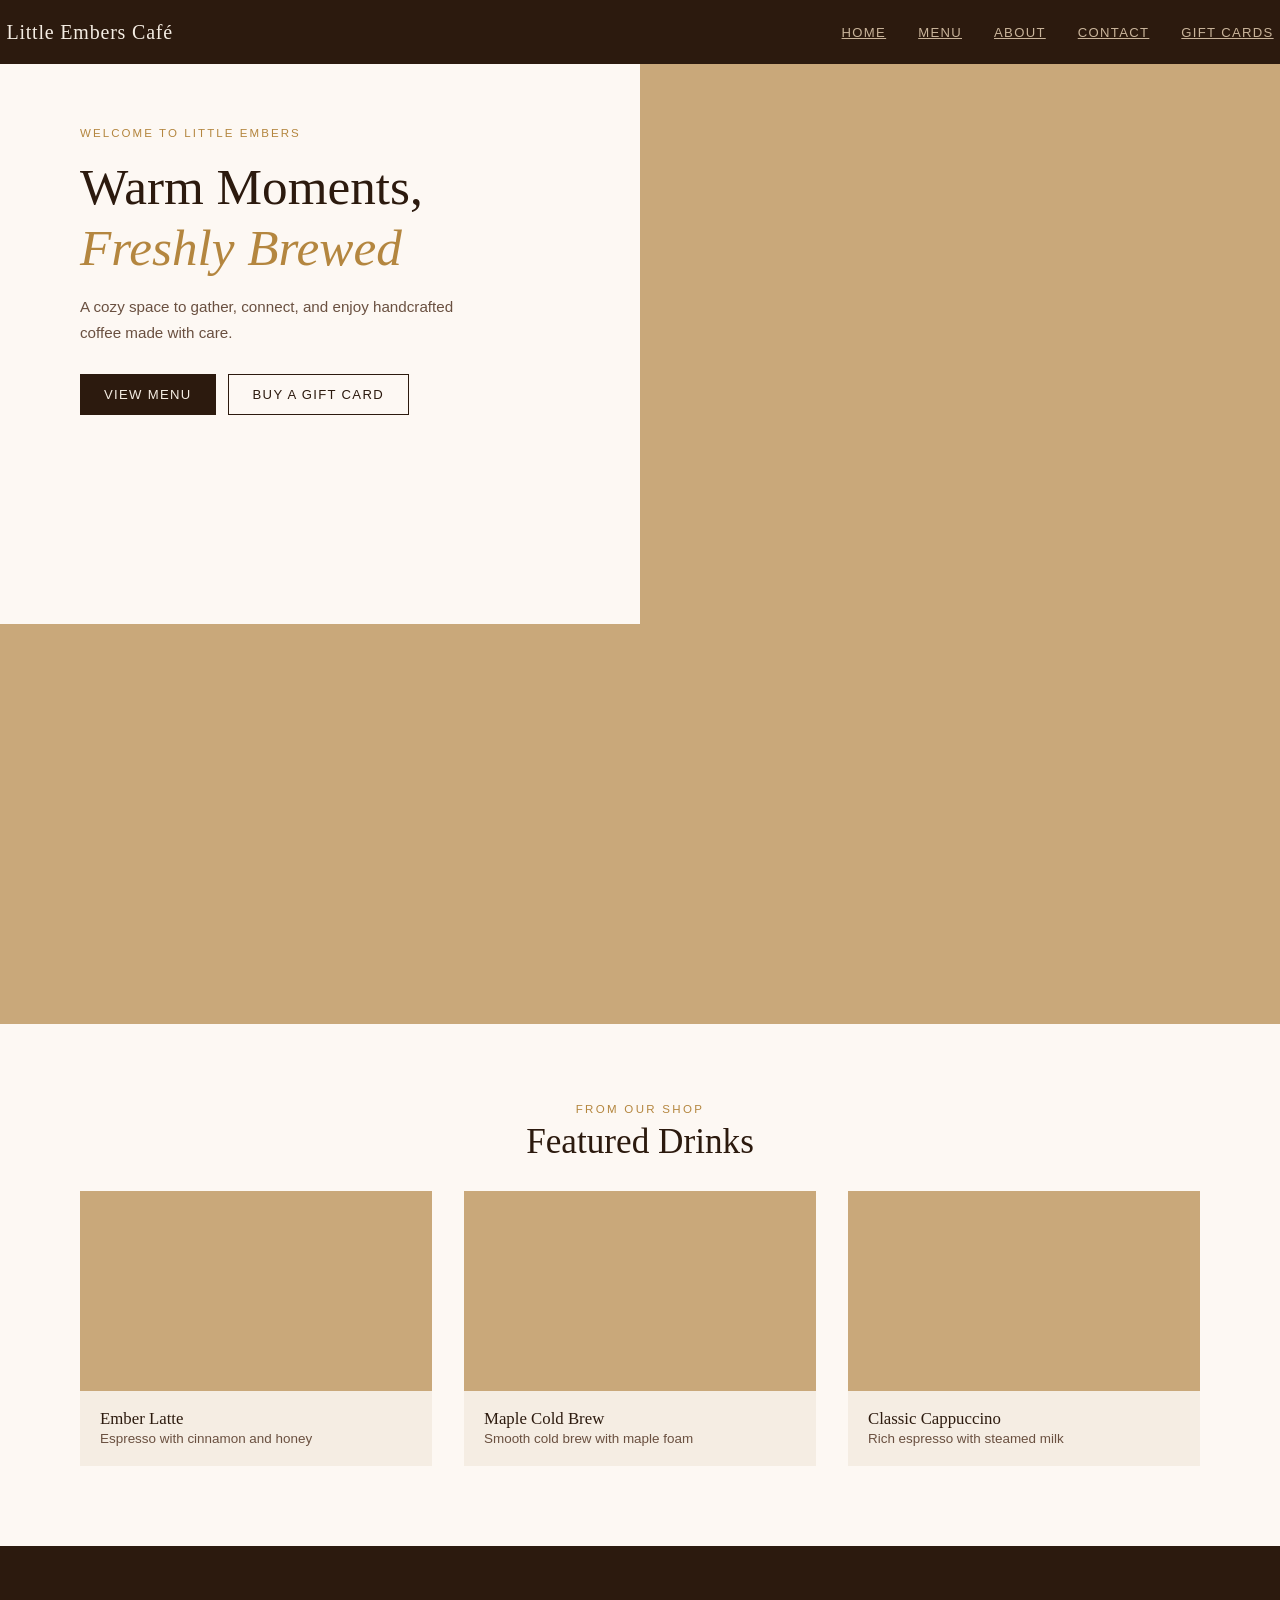
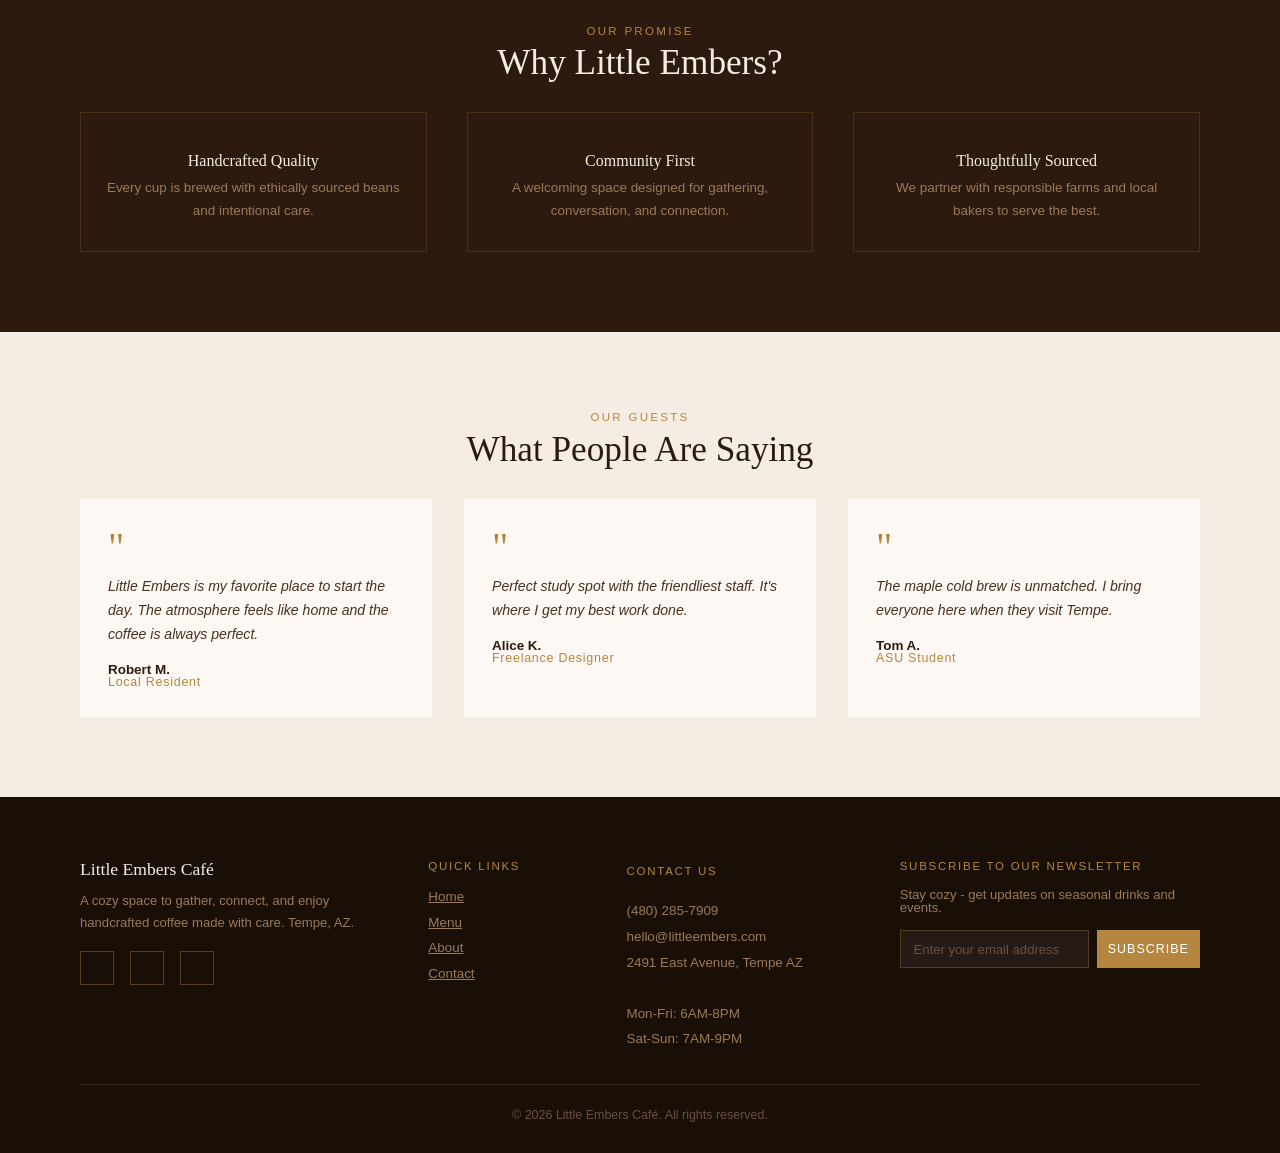
==== index.html @ bc2d35cd "Updated HTML Files Updated the last href link to the index file and finished the about us page HTML." ====
<!doctype html>
<html lang="en">
  <head>
    <meta charset="UTF-8" />
    <meta name="author" content="Sebastian Meza-Torres" />
    <meta
      name="keywords"
      content="café, ember latte, maple cold brew, cappuccino, community."
    />
    <meta
      name="description"
      content="Little Embers Café is a coffee shop website is for my senior project at ASU."
    />
    <meta name="viewport" content="width=device-width, initial-scale=1.0" />
    <link href="css/styles.css" rel="stylesheet" />
    <link
      href="https://cdnjs.cloudflare.com/ajax/libs/font-awesome/6.5.1/css/all.min.css"
      rel="stylesheet"
    />
    <title>Little Embers Café</title>
  </head>
  <body>
    <header>
      <nav>
        <div class="logo">Little Embers Café</div>
        <button class="menu-toggle" aria-label="Toggle menu">
          <span></span><span></span><span></span>
        </button>
        <ul class="nav-links">
          <li><a href="index.html">Home</a></li>
          <li><a href="menu.html">Menu</a></li>
          <li><a href="about.html">About</a></li>
          <li><a href="contact.html">Contact</a></li>
          <li><a href="giftcard.html">Gift Cards</a></li>
        </ul>
      </nav>
    </header>
    <main>
      <!-- Hero Section -->
      <section class="hero">
        <div class="hero-text">
          <span class="hero-eyebrow">Welcome to Little Embers</span>
          <h1 class="hero-title">
            Warm Moments, <br /><em>Freshly Brewed</em>
          </h1>
          <p class="hero-sub">
            A cozy space to gather, connect, and enjoy handcrafted coffee made
            with care.
          </p>
          <div class="hero-btns">
            <button class="btn-primary" type="button">View Menu</button>
            <button
              class="btn-secondary"
              type="button"
              onclick="window.location.href = 'giftcard.html'"
            >
              Buy a Gift Card
            </button>
          </div>
        </div>
        <div class="hero-image">
          <div class="img-placeholder"></div>
        </div>
      </section>
      <div class="img-placeholder"></div>
      <!--Featured Drinks-->
      <section class="section">
        <div class="section-header">
          <span class="section-label">From Our Shop</span>
          <h2 class="section-title">Featured Drinks</h2>
        </div>
        <div class="drinks-grid">
          <div class="drink-card">
            <div class="drink-img"></div>
            <div class="drink-info">
              <h3 class="drink-name">Ember Latte</h3>
              <p class="drink-desc">Espresso with cinnamon and honey</p>
            </div>
          </div>

          <div class="drink-card">
            <div class="drink-img"></div>
            <div class="drink-info">
              <h3 class="drink-name">Maple Cold Brew</h3>
              <p class="drink-desc">Smooth cold brew with maple foam</p>
            </div>
          </div>

          <div class="drink-card">
            <div class="drink-img"></div>
            <div class="drink-info">
              <h3 class="drink-name">Classic Cappuccino</h3>
              <p class="drink-desc">Rich espresso with steamed milk</p>
            </div>
          </div>
        </div>
      </section>
      <!--Why Little Embers Section-->
      <section class="why-section">
        <div class="section-header">
          <span class="section-label">Our Promise</span>
          <h2 class="section-title">Why Little Embers?</h2>
        </div>
        <div class="why-grid">
          <div class="why-item">
            <div class="why-icon"></div>
            <h3 class="why-title">Handcrafted Quality</h3>
            <p class="why-desc">
              Every cup is brewed with ethically sourced beans and intentional
              care.
            </p>
          </div>
          <div class="why-item">
            <div class="why-icon"></div>
            <h3 class="why-title">Community First</h3>
            <p class="why-desc">
              A welcoming space designed for gathering, conversation, and
              connection.
            </p>
          </div>
          <div class="why-item">
            <div class="why-icon"></div>
            <h3 class="why-title">Thoughtfully Sourced</h3>
            <p class="why-desc">
              We partner with responsible farms and local bakers to serve the
              best.
            </p>
          </div>
        </div>
      </section>
      <!--Testimonials-->
      <section class="testimonials">
        <div class="section-header">
          <span class="section-label">Our Guests</span>
          <h2 class="section-title">What People Are Saying</h2>
        </div>
        <div class="testimonials-grid">
          <div class="testimonial-card">
            <div class="quote-mark">"</div>
            <p class="testimonial-text">
              Little Embers is my favorite place to start the day. The
              atmosphere feels like home and the coffee is always perfect.
            </p>
            <p class="testimonial-author">Robert M.</p>
            <p class="testimonial-role">Local Resident</p>
          </div>
          <div class="testimonial-card">
            <div class="quote-mark">"</div>
            <p class="testimonial-text">
              Perfect study spot with the friendliest staff. It's where I get my
              best work done.
            </p>
            <p class="testimonial-author">Alice K.</p>
            <p class="testimonial-role">Freelance Designer</p>
          </div>
          <div class="testimonial-card">
            <div class="quote-mark">"</div>
            <p class="testimonial-text">
              The maple cold brew is unmatched. I bring everyone here when they
              visit Tempe.
            </p>
            <p class="testimonial-author">Tom A.</p>
            <p class="testimonial-role">ASU Student</p>
          </div>
        </div>
      </section>
    </main>
    <!--Footer-->
    <footer>
      <div class="footer-grid">
        <div>
          <p class="footer-logo">Little Embers Café</p>
          <p class="footer-tagline">
            A cozy space to gather, connect, and enjoy handcrafted coffee made
            with care. Tempe, AZ.
          </p>
          <div class="social-icons">
            <div class="social-icon"></div>
            <div class="social-icon"></div>
            <div class="social-icon"></div>
          </div>
        </div>
        <div>
          <p class="footer-heading">Quick Links</p>
          <ul class="footer-links">
            <li><a href="#">Home</a></li>
            <li><a href="#">Menu</a></li>
            <li><a href="#">About</a></li>
            <li><a href="#">Contact</a></li>
          </ul>
        </div>
        <div class="footer-contact">
          <p class="footer-heading">Contact Us</p>
          <p>
            (480) 285-7909<br />hello@littleembers.com<br />2491 East Avenue,
            Tempe AZ<br /><br />Mon-Fri: 6AM-8PM<br />Sat-Sun: 7AM-9PM
          </p>
        </div>
        <div>
          <p class="footer-heading">Subscribe to our Newsletter</p>
          <p class="newsletter-tagline">
            Stay cozy - get updates on seasonal drinks and events.
          </p>
          <div class="newsletter-form">
            <input
              type="email"
              class="newsletter-input"
              placeholder="Enter your email address"
            />
            <button class="newsletter-btn">Subscribe</button>
          </div>
        </div>
      </div>
      <div class="footer-bottom">
        &copy; 2026 Little Embers Café. All rights reserved.
      </div>
    </footer>

    <script src="js/script.js"></script>
  </body>
</html>
---- css/styles.css ----
/* http://meyerweb.com/eric/tools/css/reset/ 
   v2.0 | 20110126
   License: none (public domain)
*/

/*
Sebastian Meza-Torres
GIT 480
Little Embers Café Shop
*/

html,
body,
div,
span,
applet,
object,
iframe,
h1,
h2,
h3,
h4,
h5,
h6,
p,
blockquote,
pre,
a,
abbr,
acronym,
address,
big,
cite,
code,
del,
dfn,
em,
img,
ins,
kbd,
q,
s,
samp,
small,
strike,
strong,
sub,
sup,
tt,
var,
b,
u,
i,
center,
dl,
dt,
dd,
ol,
ul,
li,
fieldset,
form,
label,
legend,
table,
caption,
tbody,
tfoot,
thead,
tr,
th,
td,
article,
aside,
canvas,
details,
embed,
figure,
figcaption,
footer,
header,
hgroup,
menu,
nav,
output,
ruby,
section,
summary,
time,
mark,
audio,
video {
  margin: 0;
  padding: 0;
  border: 0;
  font-size: 100%;
  font: inherit;
  vertical-align: baseline;
}
/* HTML5 display-role reset for older browsers */
article,
aside,
details,
figcaption,
figure,
footer,
header,
hgroup,
menu,
nav,
section {
  display: block;
}
body {
  line-height: 1;
}
ol,
ul {
  list-style: none;
}
blockquote,
q {
  quotes: none;
}
blockquote:before,
blockquote:after,
q:before,
q:after {
  content: "";
  content: none;
}
table {
  border-collapse: collapse;
  border-spacing: 0;
}

*,
*::before,
*::after {
  box-sizing: border-box;
}
/* color pairings from my moodboard */
:root {
  --espresso: #2c1a0e;
  --ceramic: #f5ede3;
  --latte: #b4863f;
  --dark-roast: #1a0f07;
  --warm-white: #fdf8f3;
}

/* GLOBAL STYLES (Mobile) */
/* ==============  Beginning of Home Page =============== */
body {
  font-family: "Lato", sans-serif;
  background-color: var(--warm-white);
  color: var(--espresso);
}

nav {
  position: sticky;
  top: 0;
  z-index: 100;
  background: var(--espresso);
  display: flex;
  align-items: center;
  justify-content: space-between;
  padding: 0 1.25rem;
  height: 64px;
}

.logo {
  font-family: "Playfair Display", Serif;
  font-size: 1.1rem;
  color: var(--ceramic);
  letter-spacing: 0.04em;
  white-space: nowrap;
}

.menu-toggle {
  display: flex;
  flex-direction: column;
  gap: 5px;
  cursor: pointer;
  padding: 4px;
  background: none;
  border: none;
}

.menu-toggle span {
  display: block;
  width: 24px;
  height: 2px;
  background: var(--ceramic);
  transition: all 0.3s;
}

.nav-links {
  display: none;
  position: absolute;
  top: 64px;
  left: 0;
  right: 0;
  background: var(--espresso);
  flex-direction: column;
  align-items: flex-start;
  padding: 1.5rem 1.25rem;
  gap: 1.25rem;
  border-top: 1px solid rgba(255, 255, 255, 0.08);
}

.nav-links.open {
  display: flex;
}
.nav-links a {
  color: #c9b49a;
  font-size: 0.9rem;
  letter-spacing: 0.1em;
  text-transform: uppercase;
  transition: color 0.2s;
}

.nav-links a:hover {
  color: var(--ceramic);
}
.cart-icon {
  font-size: 1.1rem;
  cursor: pointer;
  color: #c9b49a;
}

/* Hero Section */

.hero {
  display: flex;
  flex-direction: column;
  background: var(--warm-white);
}

.hero-text {
  padding: 2.5rem 1.25rem;
}

.hero-eyebrow {
  display: block;
  font-size: 0.72rem;
  letter-spacing: 0.18em;
  text-transform: uppercase;
  color: var(--latte);
  font-weight: 400;
  margin-bottom: 1rem;
}

.hero-title {
  font-family: "Playfair Display", serif;
  font-size: 2rem;
  line-height: 1.2;
  color: var(--espresso);
  margin-bottom: 1rem;
}

.hero-title em {
  color: var(--latte);
  font-style: italic;
}
.hero-sub {
  font-size: 0.95rem;
  color: #6a5040;
  font-weight: 300;
  line-height: 1.7;
  margin-bottom: 1.75rem;
}

.hero-btns {
  display: flex;
  flex-direction: column;
  gap: 0.75rem;
}
.btn-primary,
.btn-secondary {
  width: 100%;
  text-align: center;
  padding: 0.75rem 1.5rem;
  font-size: 0.82rem;
  letter-spacing: 0.1em;
  text-transform: uppercase;
  cursor: pointer;
  transition: all 0.2s;
  font-family: "Lato", sans-serif;
}

.btn-primary {
  background: var(--espresso);
  color: var(--ceramic);
  border: none;
}
.btn-primary:hover {
  background: #1a0f07;
}
.btn-secondary {
  background: transparent;
  color: var(--espresso);
  border: 1px solid var(--espresso);
}
.btn-secondary:hover {
  background: var(--espresso);
  color: var(--ceramic);
}

.img-placeholder {
  width: 100%;
  height: 240px;
  background: #c9a87a center/cover no-repeat;
}

.accent-strip {
  height: 4px;
  background: linear-gradient(90deg, var(--latte), #d4964a, var(--latte));
}

/* Section Styles */

.section-title {
  font-family: "Playfair Display", serif;
  font-size: 1.6rem;
  color: var(--espresso);
}

.section,
.why-section,
.testimonials {
  padding: 2.5rem 1.25rem;
}
.section-header {
  text-align: center;
  margin-bottom: 2rem;
}
.section-label {
  display: block;
  letter-spacing: 0.2em;
  text-transform: uppercase;
  color: var(--latte);
  margin-bottom: 0.5rem;
  font-size: 0.72rem;
}

/* Drinks */

.drinks-grid {
  display: grid;
  grid-template-columns: 1fr;
  gap: 1.5rem;
}
.drink-card {
  overflow: hidden;
  transition:
    transform 0.25s,
    box-shadow 0.25s;
  background: var(--ceramic);
}

.drink-card:hover {
  transform: translateY(-4px);
  box-shadow: 0 12px 32px rgba(44, 26, 14, 0.12);
}

.drink-img {
  width: 100%;
  height: 200px;
  background: #c9a87a center/cover no-repeat;
}

.drink-info {
  padding: 1.25rem;
}

.drink-name {
  font-family: "Playfair Display", serif;
  font-size: 1.05rem;
  color: var(--espresso);
  margin-bottom: 0.3rem;
}

.drink-desc {
  font-size: 0.84rem;
  color: #6a5040;
  font-weight: 300;
}
.drink-price {
  display: none;
}

/* Why Little Embers Section */
.why-section {
  background: var(--espresso);
  color: var(--ceramic);
}
.why-section .section-label {
  color: var(--latte);
}
.why-section .section-title {
  color: var(--ceramic);
}
.why-grid {
  display: grid;
  grid-template-columns: 1fr;
  gap: 1.25rem;
}
.why-item {
  text-align: center;
  padding: 1.75rem 1.25rem;
  border: 1px solid rgba(180, 134, 63, 0.2);
  transition: border-color 0.2s;
}

.why-item:hover {
  border-color: rgba(180, 134, 63, 0.6);
}
.why-icon {
  font-size: 1.75rem;
  margin-bottom: 0.75rem;
}
.why-title {
  font-family: "Playfair Display", serif;
  font-size: 1rem;
  color: var(--ceramic);
  margin-bottom: 0.5rem;
}

.why-desc {
  font-size: 0.84rem;
  color: #9a7a58;
  font-weight: 300;
  line-height: 1.7;
}

/*Testimonials */

.testimonials {
  background: var(--ceramic);
}
.testimonials-grid {
  display: grid;
  grid-template-columns: 1fr;
  gap: 1.25rem;
}
.testimonial-card {
  background: var(--warm-white);
  padding: 1.75rem;
}
.quote-mark {
  font-family: "Playfair Display", serif;
  font-size: 2.5rem;
  color: var(--latte);
  line-height: 1;
  margin-bottom: 0.5rem;
}

.testimonial-text {
  font-size: 0.88rem;
  color: #4a3020;
  font-style: italic;
  line-height: 1.7;
  margin-bottom: 1rem;
  font-weight: 300;
}
.testimonial-author {
  font-size: 0.84rem;
  font-weight: 700;
  color: var(--espresso);
}
.testimonial-role {
  font-size: 0.78rem;
  color: var(--latte);
  letter-spacing: 0.06em;
}

/* Footer */

footer {
  background: var(--dark-roast);
  color: var(--ceramic);
  padding: 2.5rem 1.25rem 1.5rem;
}

.footer-grid {
  display: grid;
  grid-template-columns: 1fr;
  gap: 2rem;
  margin-bottom: 2rem;
}

.footer-logo {
  font-family: "Playfair Display", serif;
  font-size: 1.1rem;
  color: var(--ceramic);
  margin-bottom: 0.75rem;
}

.footer-tagline {
  font-size: 0.82rem;
  color: #9a7a58;
  font-weight: 300;
  line-height: 1.7;
  margin-bottom: 1rem;
}

.footer-heading {
  font-size: 0.72rem;
  letter-spacing: 0.15em;
  text-transform: uppercase;
  color: var(--latte);
  margin-bottom: 1rem;
  font-weight: 400;
}

.footer-links {
  display: flex;
  flex-direction: column;
  gap: 0.6rem;
}

.footer-links a {
  font-size: 0.84rem;
  color: #9a7a58;
  transition: color 0.2s;
}

.footer-links a:hover {
  color: var(--ceramic);
}

.footer-contact {
  font-size: 0.84rem;
  color: #9a7a58;
  font-weight: 300;
  line-height: 1.9;
}

/* Newsletter Form */

.newsletter-form {
  display: flex;
  flex-direction: column;
  gap: 0.5rem;
  margin-top: 1rem;
}

.newsletter-input {
  width: 100%;
  padding: 0.65rem 0.8rem;
  background: rgba(255, 255, 255, 0.05);
  border: 1px solid rgba(180, 134, 63, 0.3);
  color: var(--ceramic);
  font-size: 0.82rem;
  outline: none;
}

.newsletter-input::placeholder {
  color: #6a5040;
}
.newsletter-btn {
  width: 100%;
  padding: 0.7rem;
  background: var(--latte);
  border: none;
  color: #fff;
  font-size: 0.78rem;
  letter-spacing: 0.08em;
  text-transform: uppercase;
  cursor: pointer;
}

.newsletter-btn:hover {
  background: #c9963f;
}
.footer-bottom {
  border-top: 1px solid rgba(255, 255, 255, 0.08);
  padding-top: 1.5rem;
  text-align: center;
  font-size: 0.78rem;
  color: #6a5040;
}

.social-icons {
  display: flex;
  gap: 1rem;
  margin-top: 0.8rem;
}
.social-icon {
  width: 34px;
  height: 34px;
  border: 1px solid rgba(180, 134, 63, 0.4);
  display: flex;
  align-items: center;
  justify-content: center;
  font-size: 0.85rem;
  color: var(--latte);
  cursor: pointer;
  transition: all 0.2s;
}

.social-icon:hover {
  background: var(--latte);
  color: #fff;
}

/* =========== END OF HOME PAGE ================ */

/* Tablet Media Query */

@media screen and (min-width: 601px) {
  .nav-links {
    display: flex !important;
    position: static;
    flex-direction: row;
    align-items: center;
    padding: 0;
    gap: 2rem;
    border-top: none;
    background: transparent;
  }

  .menu-toggle {
    display: none;
  }

  .nav-links a {
    font-size: 0.82rem;
  }

  .hero-title {
    font-size: 2.4rem;
  }

  .hero-btns {
    flex-direction: row;
  }

  .btn-primary,
  .btn-secondary {
    width: auto;
  }

  .img-placeholder {
    height: 300px;
  }

  .section,
  .why-section,
  .testimonials {
    padding: 3.5rem 2.5rem;
  }
  .section-title {
    font-size: 1.9rem;
  }

  .drinks-grid {
    grid-template-columns: repeat(2, 1fr);
  }

  .why-grid {
    grid-template-columns: repeat(2, 1fr);
    gap: 1.5rem;
  }

  .why-grid .why-item:last-child {
    grid-column: 1 / -1;
  }

  .testimonials-grid {
    grid-template-columns: repeat(2, 1fr);
  }

  .testimonials-grid .testimonial-card:last-child {
    grid-column: 1 / -1;
  }

  .footer-grid {
    grid-template-columns: 1fr 1fr;
  }

  .newsletter-form {
    flex-direction: row;
  }

  .newsletter-input {
    flex: 1;
    min-width: 0;
  }

  .newsletter-btn {
    width: auto;
    white-space: nowrap;
  }

  /* =========== END OF HOME PAGE ========== */
}
/* Desktop Screen Size */
@media screen and (min-width: 901px) {
  nav {
    padding: 0.4rem;
  }
  .logo {
    font-size: 1.25rem;
  }
  .hero {
    display: grid;
    grid-template-columns: 1fr 1fr;
    min-height: 560px;
  }
  .hero-text {
    animation: fadeInLeft 0.8s ease-out;
    padding: 4rem 3rem 4rem 5rem;
  }

  @keyframes fadeInLeft {
    from {
      opacity: 0;
      transform: translateX(-24px);
    }
    to {
      opacity: 1;
      transform: translateX(0);
    }
  }

  .hero-title {
    font-size: clamp(2rem, 4vw, 3.2rem);
  }
  .hero-sub {
    max-width: 400px;
  }
  .img-placeholder {
    height: 100%;
    min-height: 400px;
  }

  .section,
  .testimonials {
    padding: 5rem;
  }
  .why-section {
    padding: 5rem;
  }
  .section-title {
    font-size: 2.2rem;
  }

  .drinks-grid {
    grid-template-columns: repeat(3, 1fr);
    gap: 2rem;
  }
  .drink-img {
    height: 200px;
  }

  .why-grid {
    grid-template-columns: repeat(3, 1fr);
    gap: 2.5rem;
  }
  .why-grid .why-item:last-child {
    grid-column: auto;
  }

  .testimonials-grid {
    grid-template-columns: repeat(3, 1fr);
    gap: 2rem;
  }
  .testimonials-grid .testimonial-card:last-child {
    grid-column: auto;
  }

  footer {
    padding: 4rem 5rem 2rem;
  }
  .footer-grid {
    grid-template-columns: 2fr 1fr 1.5fr 2fr;
    gap: 3rem;
  }
  .newsletter-tagline {
    color: #9a7a58;
    font-weight: 300;
    font-size: 0.82rem;
  }

  /* ============= END OF HOMEPAGE ============= */
}
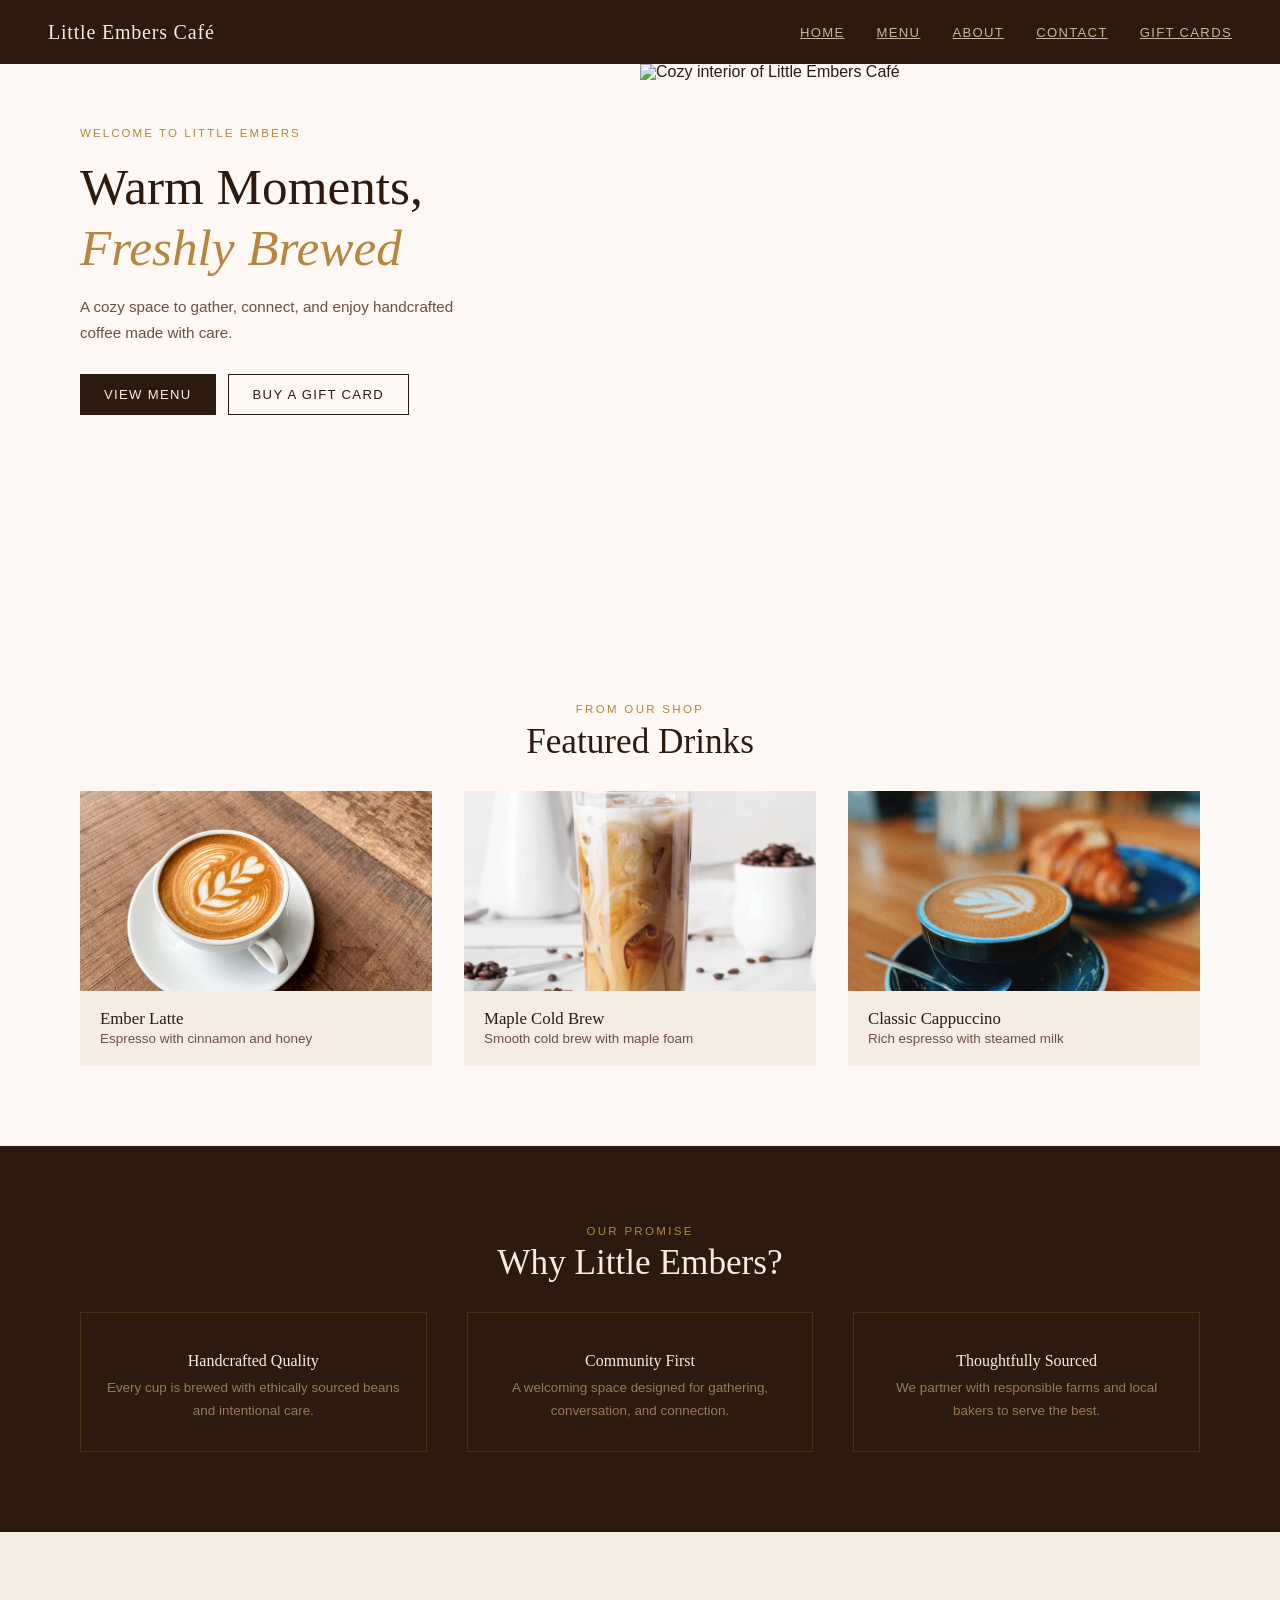
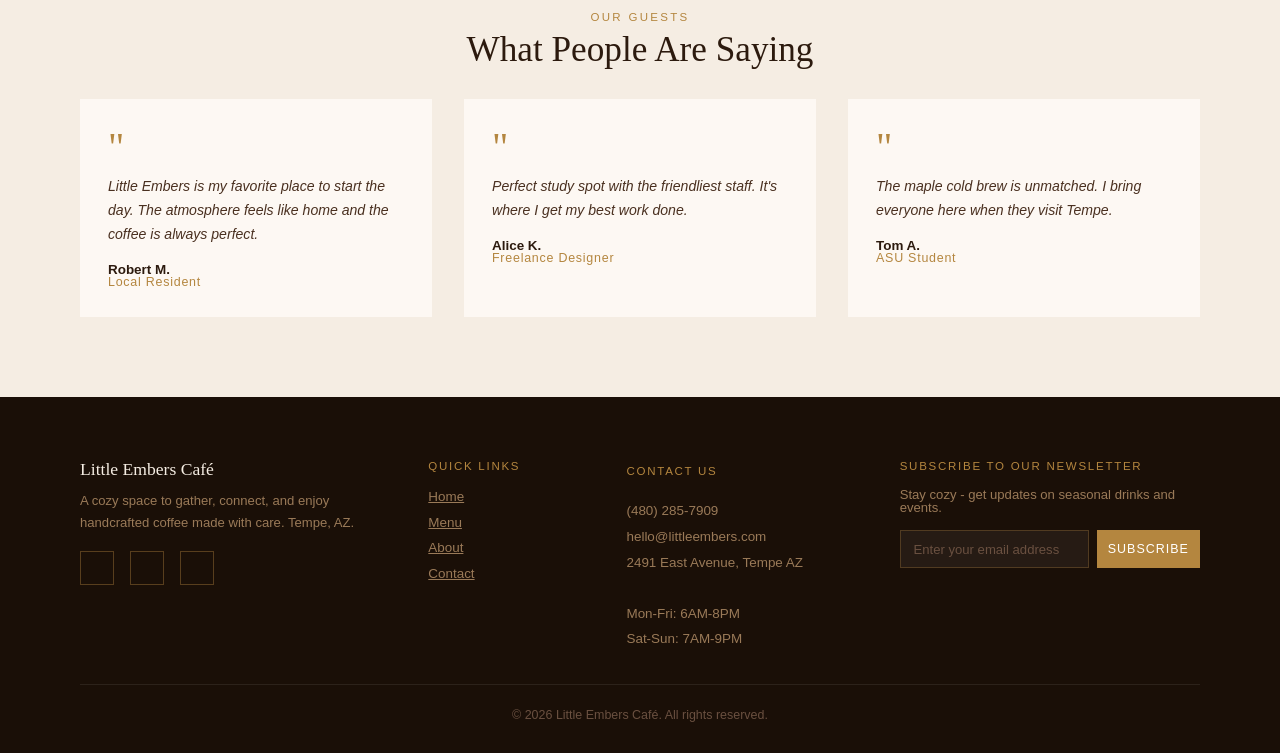
==== commit 27bcd725: "Updated Files Fixed errors for some of the pages. Also added images to the homepage." ====
--- a/index.html
+++ b/index.html
@@ -59,10 +59,13 @@
           </div>
         </div>
         <div class="hero-image">
-          <div class="img-placeholder"></div>
-        </div>
-      </section>
-      <div class="img-placeholder"></div>
+          <img
+            src="images/Little-Embers-Café-Hero.jpg"
+            alt="Cozy interior of Little Embers Café"
+          />
+        </div>
+      </section>
+
       <!--Featured Drinks-->
       <section class="section">
         <div class="section-header">
@@ -71,7 +74,11 @@
         </div>
         <div class="drinks-grid">
           <div class="drink-card">
-            <div class="drink-img"></div>
+            <img
+              class="drink-img"
+              src="images/Latte-Featured-Drink.jpg"
+              alt="Ember Latte"
+            />
             <div class="drink-info">
               <h3 class="drink-name">Ember Latte</h3>
               <p class="drink-desc">Espresso with cinnamon and honey</p>
@@ -79,7 +86,11 @@
           </div>
 
           <div class="drink-card">
-            <div class="drink-img"></div>
+            <img
+              class="drink-img"
+              src="images/Maple-Cold-Brew.jpeg"
+              alt="Maple Cold Brew"
+            />
             <div class="drink-info">
               <h3 class="drink-name">Maple Cold Brew</h3>
               <p class="drink-desc">Smooth cold brew with maple foam</p>
@@ -87,7 +98,11 @@
           </div>
 
           <div class="drink-card">
-            <div class="drink-img"></div>
+            <img
+              class="drink-img"
+              src="images/Classic-Cappuccino.jpg"
+              alt="Classic Cappuccino"
+            />
             <div class="drink-info">
               <h3 class="drink-name">Classic Cappuccino</h3>
               <p class="drink-desc">Rich espresso with steamed milk</p>
--- a/css/styles.css
+++ b/css/styles.css
@@ -312,6 +312,13 @@
   background: #c9a87a center/cover no-repeat;
 }
 
+.hero-image img {
+  width: 100%;
+  height: 100%;
+  object-fit: cover;
+  display: block;
+}
+
 .accent-strip {
   height: 4px;
   background: linear-gradient(90deg, var(--latte), #d4964a, var(--latte));
@@ -366,7 +373,8 @@
 .drink-img {
   width: 100%;
   height: 200px;
-  background: #c9a87a center/cover no-repeat;
+  object-fit: cover;
+  display: block;
 }
 
 .drink-info {
@@ -553,6 +561,12 @@
   color: var(--ceramic);
   font-size: 0.82rem;
   outline: none;
+}
+
+.newsletter-tagline {
+  color: #9a7a58;
+  font-weight: 300;
+  font-size: 0.82rem;
 }
 
 .newsletter-input::placeholder {
@@ -698,7 +712,7 @@
 /* Desktop Screen Size */
 @media screen and (min-width: 901px) {
   nav {
-    padding: 0.4rem;
+    padding: 0 3rem;
   }
   .logo {
     font-size: 1.25rem;
@@ -777,11 +791,6 @@
     grid-template-columns: 2fr 1fr 1.5fr 2fr;
     gap: 3rem;
   }
-  .newsletter-tagline {
-    color: #9a7a58;
-    font-weight: 300;
-    font-size: 0.82rem;
-  }
 
   /* ============= END OF HOMEPAGE ============= */
 }
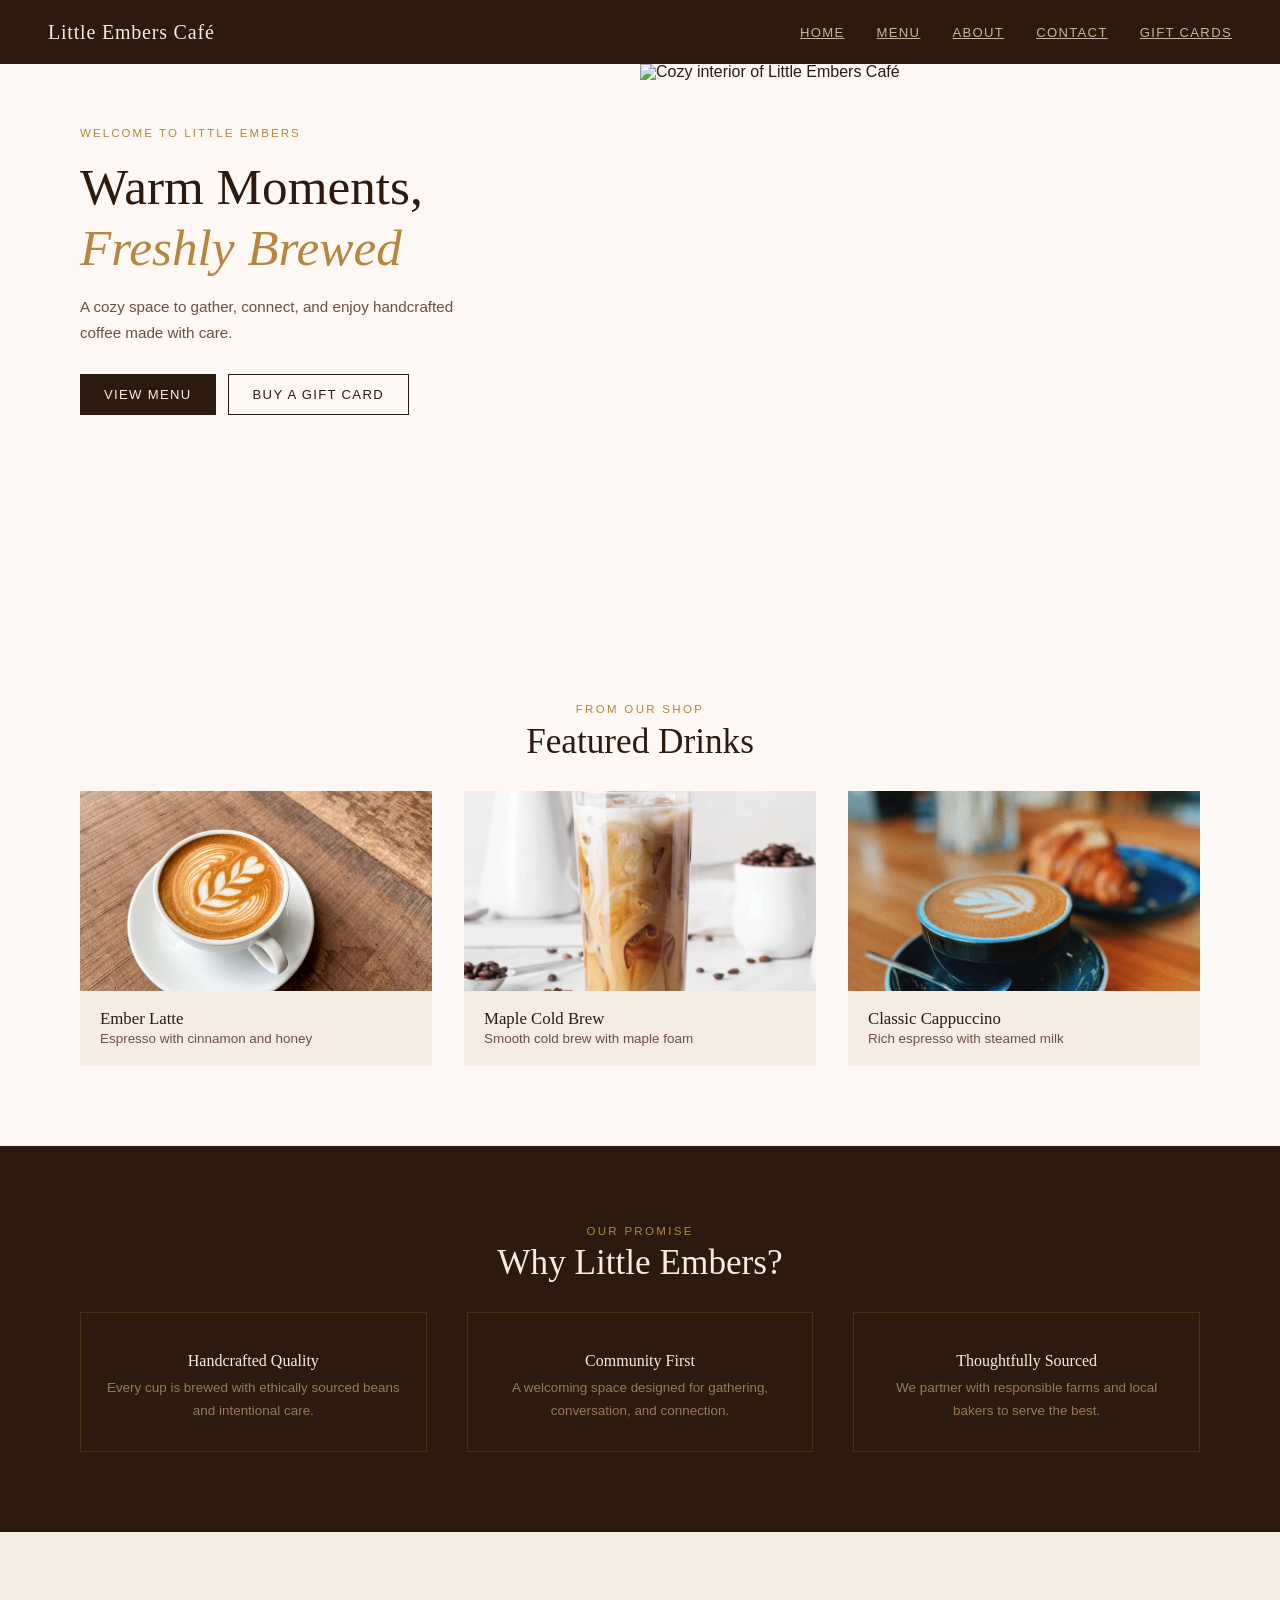
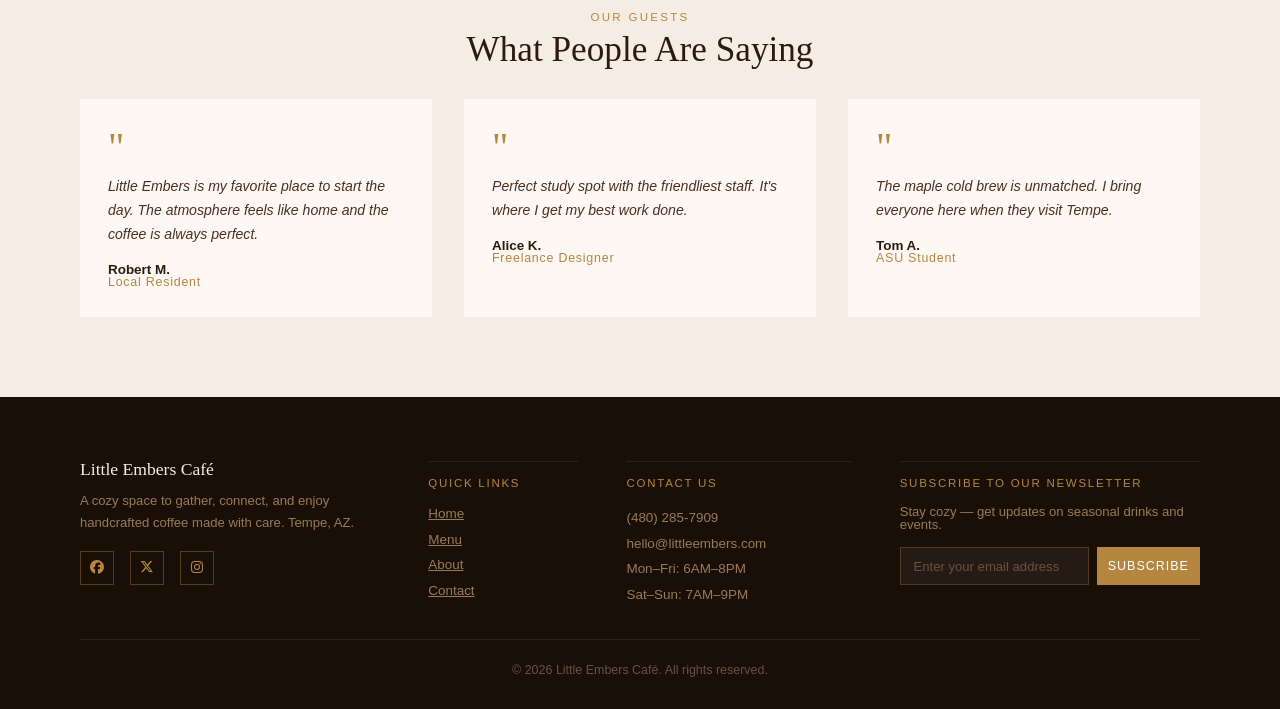
==== commit 1fbd3f5d: "Updated Index File Reworked the footer and added favicons for the social media at the bottom." ====
--- a/index.html
+++ b/index.html
@@ -48,7 +48,13 @@
             with care.
           </p>
           <div class="hero-btns">
-            <button class="btn-primary" type="button">View Menu</button>
+            <button
+              class="btn-primary"
+              type="button"
+              onclick="window.location.href = 'menu.html'"
+            >
+              View Menu
+            </button>
             <button
               class="btn-secondary"
               type="button"
@@ -180,7 +186,7 @@
         </div>
       </section>
     </main>
-    <!--Footer-->
+    <!-- Footer -->
     <footer>
       <div class="footer-grid">
         <div>
@@ -189,38 +195,47 @@
             A cozy space to gather, connect, and enjoy handcrafted coffee made
             with care. Tempe, AZ.
           </p>
-          <div class="social-icons">
-            <div class="social-icon"></div>
-            <div class="social-icon"></div>
-            <div class="social-icon"></div>
+          <div class="footer-social">
+            <div class="footer-social-icon" role="img" aria-label="Facebook">
+              <i class="fa-brands fa-facebook"></i>
+            </div>
+            <div class="footer-social-icon" role="img" aria-label="X / Twitter">
+              <i class="fa-brands fa-x-twitter"></i>
+            </div>
+            <div class="footer-social-icon" role="img" aria-label="Instagram">
+              <i class="fa-brands fa-instagram"></i>
+            </div>
           </div>
         </div>
         <div>
           <p class="footer-heading">Quick Links</p>
           <ul class="footer-links">
-            <li><a href="#">Home</a></li>
-            <li><a href="#">Menu</a></li>
-            <li><a href="#">About</a></li>
-            <li><a href="#">Contact</a></li>
+            <li><a href="index.html">Home</a></li>
+            <li><a href="menu.html">Menu</a></li>
+            <li><a href="about.html">About</a></li>
+            <li><a href="contact.html">Contact</a></li>
           </ul>
         </div>
-        <div class="footer-contact">
+        <div>
           <p class="footer-heading">Contact Us</p>
-          <p>
-            (480) 285-7909<br />hello@littleembers.com<br />2491 East Avenue,
-            Tempe AZ<br /><br />Mon-Fri: 6AM-8PM<br />Sat-Sun: 7AM-9PM
-          </p>
-        </div>
-        <div>
-          <p class="footer-heading">Subscribe to our Newsletter</p>
-          <p class="newsletter-tagline">
-            Stay cozy - get updates on seasonal drinks and events.
+          <address class="footer-contact-info">
+            (480) 285-7909<br />
+            hello@littleembers.com<br />
+            Mon&ndash;Fri: 6AM&ndash;8PM<br />
+            Sat&ndash;Sun: 7AM&ndash;9PM
+          </address>
+        </div>
+        <div>
+          <p class="footer-heading">Subscribe to Our Newsletter</p>
+          <p class="footer-newsletter-desc">
+            Stay cozy &mdash; get updates on seasonal drinks and events.
           </p>
           <div class="newsletter-form">
             <input
               type="email"
               class="newsletter-input"
               placeholder="Enter your email address"
+              aria-label="Email address for newsletter"
             />
             <button class="newsletter-btn">Subscribe</button>
           </div>
--- a/css/styles.css
+++ b/css/styles.css
@@ -537,13 +537,6 @@
   color: var(--ceramic);
 }
 
-.footer-contact {
-  font-size: 0.84rem;
-  color: #9a7a58;
-  font-weight: 300;
-  line-height: 1.9;
-}
-
 /* Newsletter Form */
 
 .newsletter-form {
@@ -561,12 +554,6 @@
   color: var(--ceramic);
   font-size: 0.82rem;
   outline: none;
-}
-
-.newsletter-tagline {
-  color: #9a7a58;
-  font-weight: 300;
-  font-size: 0.82rem;
 }
 
 .newsletter-input::placeholder {
@@ -595,12 +582,13 @@
   color: #6a5040;
 }
 
-.social-icons {
+.footer-social {
   display: flex;
   gap: 1rem;
   margin-top: 0.8rem;
 }
-.social-icon {
+
+.footer-social-icon {
   width: 34px;
   height: 34px;
   border: 1px solid rgba(180, 134, 63, 0.4);
@@ -613,9 +601,34 @@
   transition: all 0.2s;
 }
 
-.social-icon:hover {
+.footer-social-icon:hover {
   background: var(--latte);
   color: #fff;
+}
+
+.footer-contact-info {
+  font-size: 0.84rem;
+  color: #9a7a58;
+  font-weight: 300;
+  line-height: 1.9;
+  font-style: normal;
+}
+
+.footer-newsletter-desc {
+  font-size: 0.82rem;
+  color: #9a7a58;
+  font-weight: 300;
+  margin-bottom: 0.5rem;
+}
+
+.footer-grid > div {
+  padding-top: 1rem;
+  border-top: 1px solid rgba(255, 255, 255, 0.08);
+}
+
+.footer-grid > div:first-child {
+  border-top: none;
+  padding-top: 0;
 }
 
 /* =========== END OF HOME PAGE ================ */
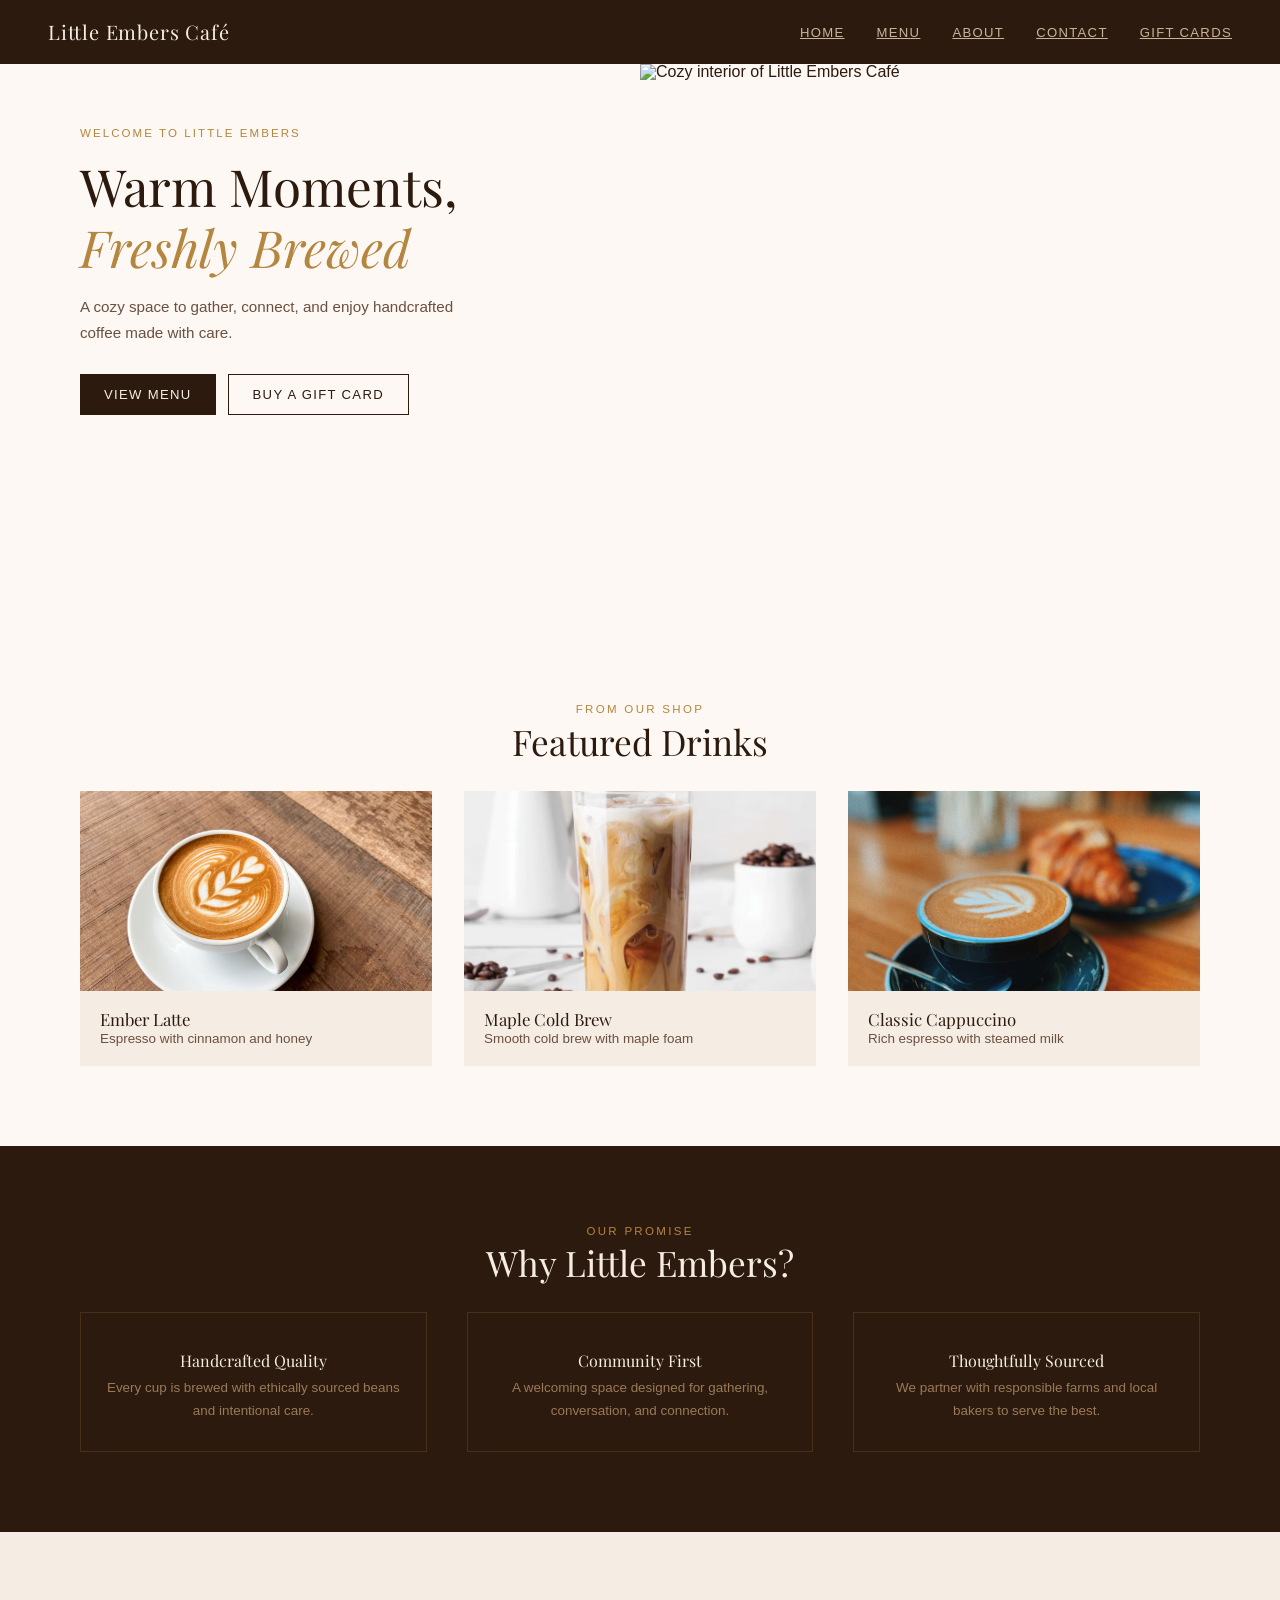
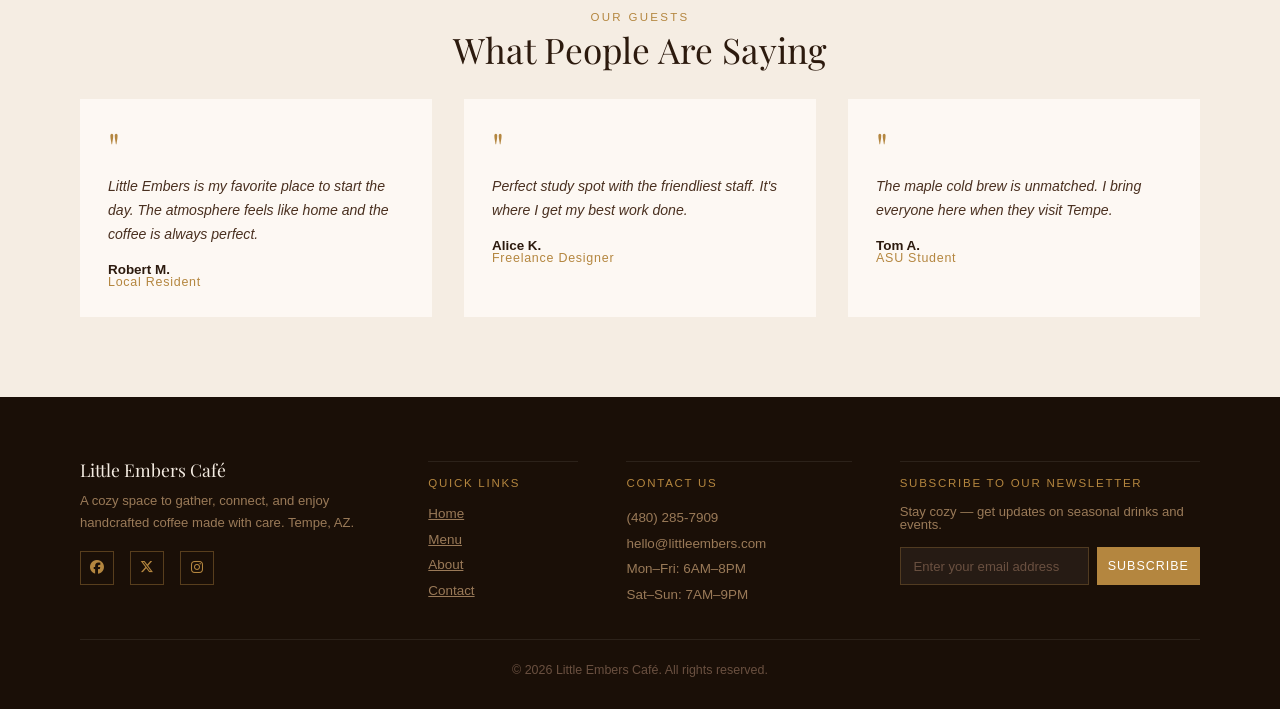
==== commit e3f8f35c: "Updated HTML Files Added Google Fonts for my HTML files of Playfair Display + Lato." ====
--- a/index.html
+++ b/index.html
@@ -12,6 +12,12 @@
       content="Little Embers Café is a coffee shop website is for my senior project at ASU."
     />
     <meta name="viewport" content="width=device-width, initial-scale=1.0" />
+    <link rel="preconnect" href="https://fonts.googleapis.com" />
+    <link rel="preconnect" href="https://fonts.gstatic.com" crossorigin />
+    <link
+      href="https://fonts.googleapis.com/css2?family=Montserrat:ital,wght@0,100..900;1,100..900&family=Playfair+Display:ital,wght@0,400..900;1,400..900&family=Roboto:ital,wght@0,100..900;1,100..900&family=Source+Sans+3:ital,wght@0,200..900;1,200..900&display=swap"
+      rel="stylesheet"
+    />
     <link href="css/styles.css" rel="stylesheet" />
     <link
       href="https://cdnjs.cloudflare.com/ajax/libs/font-awesome/6.5.1/css/all.min.css"
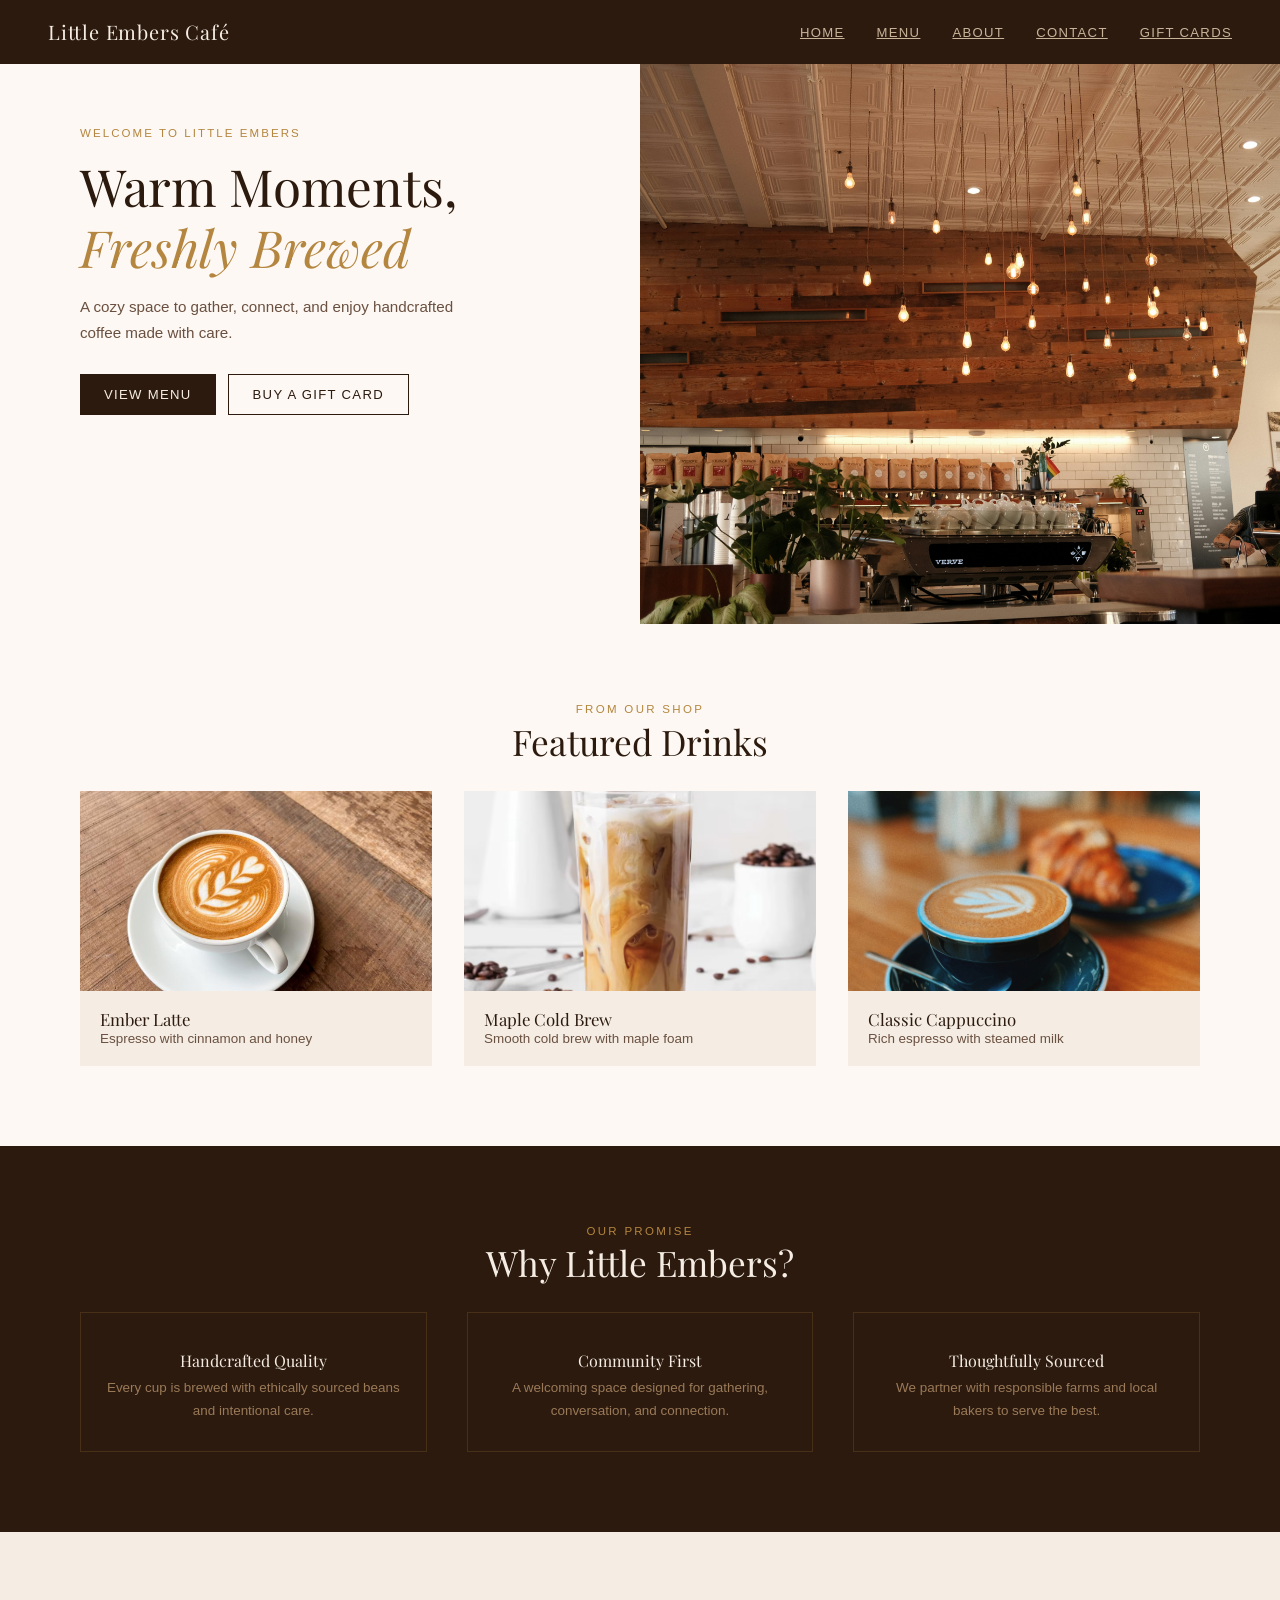
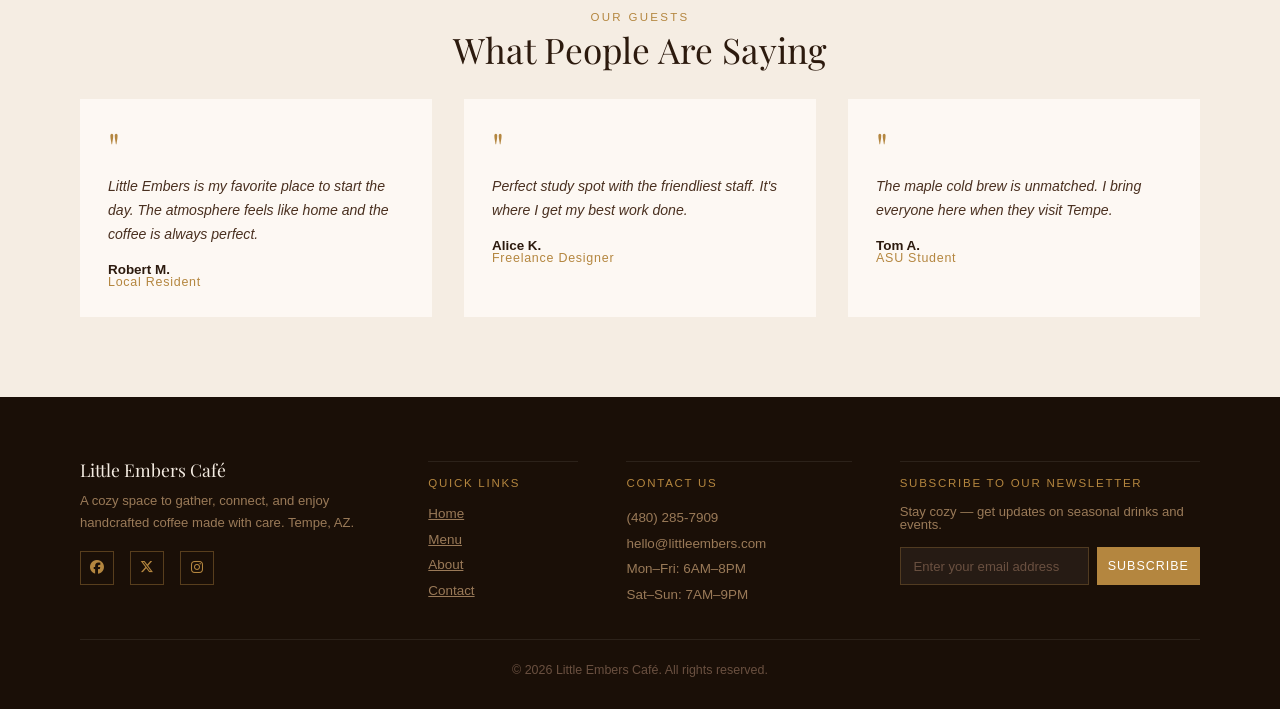
==== commit 702f3306: "Edited Image File Path I had to fix the image file path as the hero image would not display on githu" ====
--- a/index.html
+++ b/index.html
@@ -72,7 +72,7 @@
         </div>
         <div class="hero-image">
           <img
-            src="images/Little-Embers-Café-Hero.jpg"
+            src="images/Little-Embers-Cafe-Hero.jpg"
             alt="Cozy interior of Little Embers Café"
           />
         </div>
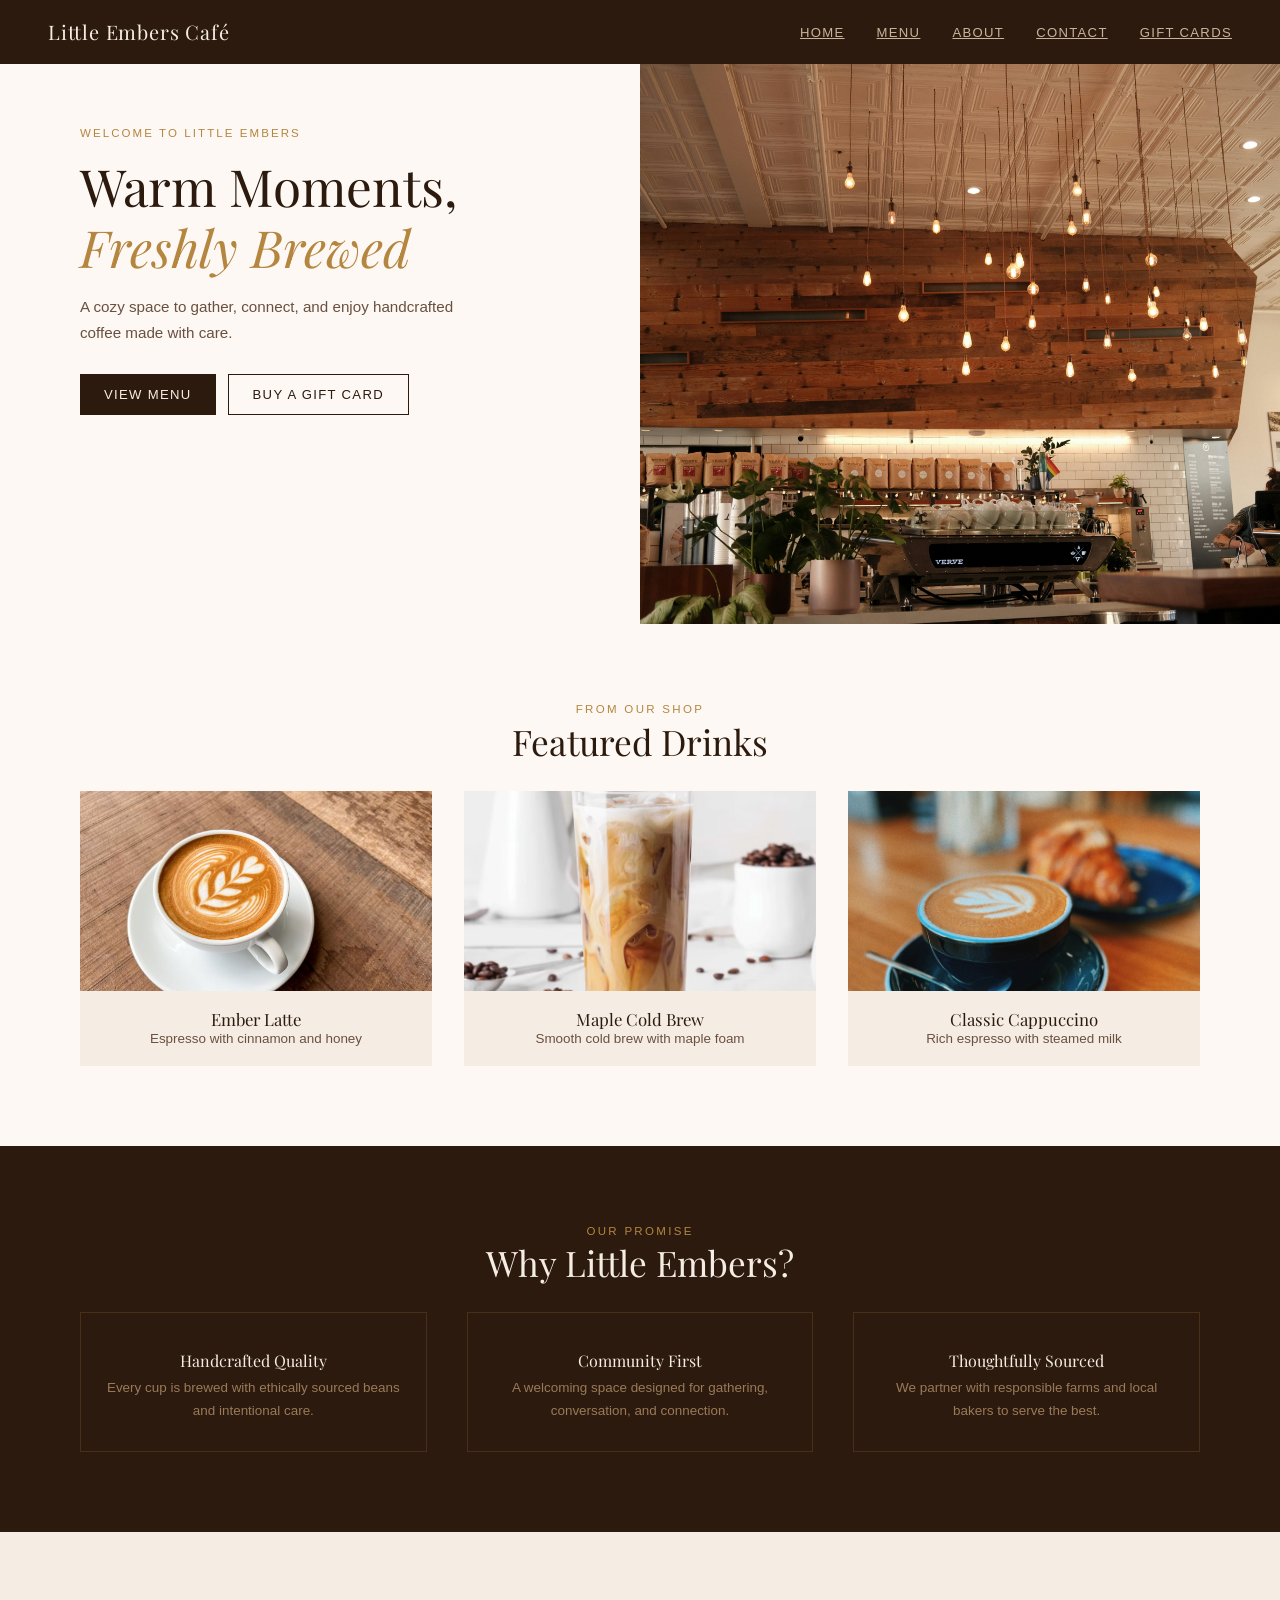
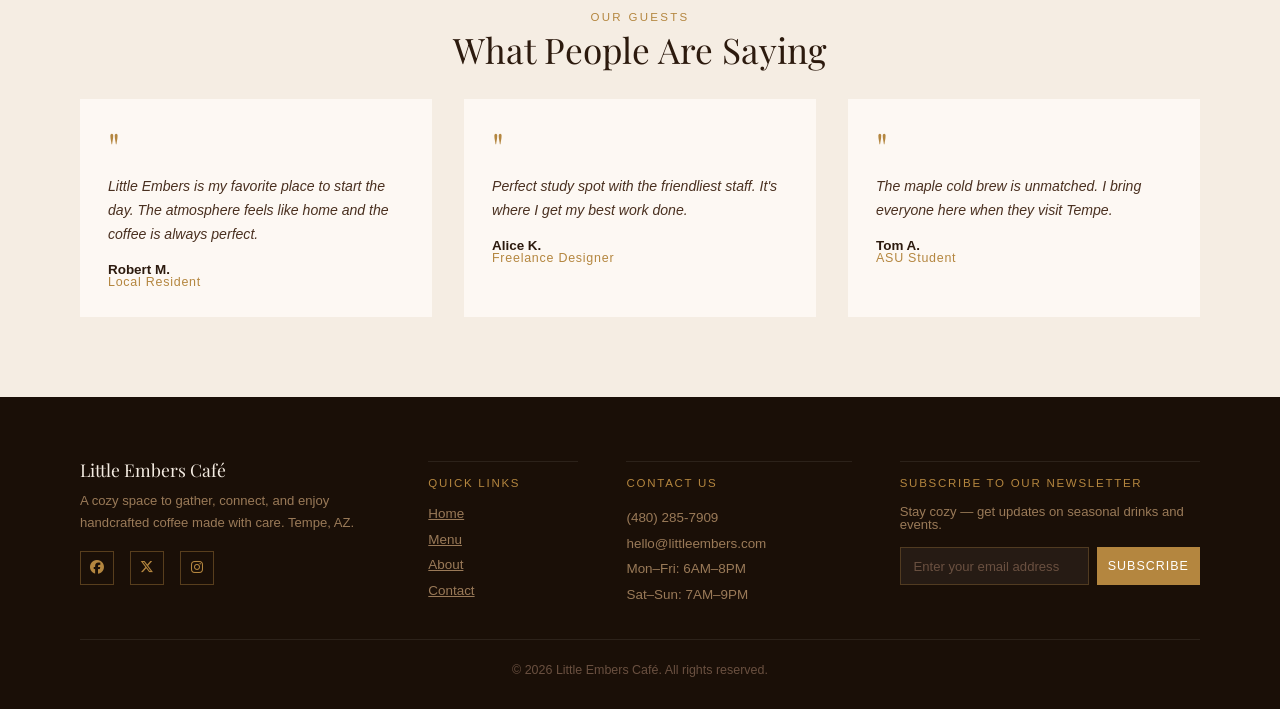
==== commit 9de07424: "Added Skip Link for Homepage Added skip link for the homepage." ====
--- a/index.html
+++ b/index.html
@@ -26,6 +26,7 @@
     <title>Little Embers Café</title>
   </head>
   <body>
+    <a href="#main-content" class="skip-link">Skip to main content</a>
     <header>
       <nav>
         <div class="logo">Little Embers Café</div>
@@ -41,7 +42,7 @@
         </ul>
       </nav>
     </header>
-    <main>
+    <main id="main-content">
       <!-- Hero Section -->
       <section class="hero">
         <div class="hero-text">
--- a/css/styles.css
+++ b/css/styles.css
@@ -194,6 +194,22 @@
   transition: all 0.3s;
 }
 
+.skip-link {
+  position: absolute;
+  top: -100%;
+  left: 1rem;
+  background: var(--espresso);
+  color: var(--ceramic);
+  padding: 0.75rem 1.25rem;
+  font-size: 0.85rem;
+  z-index: 999;
+  transition: top 0.2s;
+}
+
+.skip-link:focus {
+  top: 1rem;
+}
+
 .nav-links {
   display: none;
   position: absolute;
@@ -379,6 +395,7 @@
 
 .drink-info {
   padding: 1.25rem;
+  text-align: center;
 }
 
 .drink-name {
